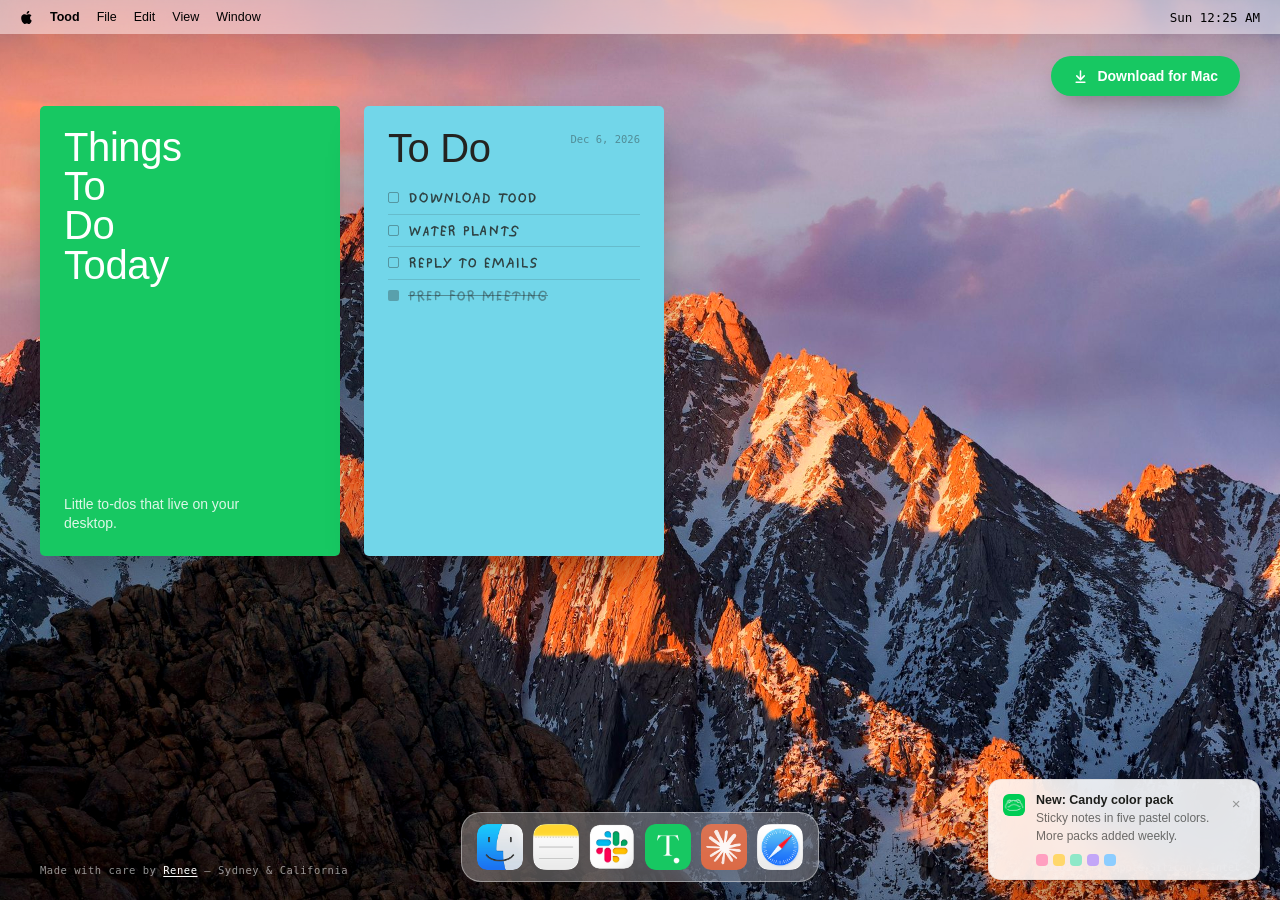
==== docs/index.html @ 84e3dbe1 "Add Candy color pack purchases, fix checklist/calendar/journal issues, and app icon Adds a paid colo" ====
<!doctype html>
<html lang="en">
<head>
<meta charset="utf-8">
<meta name="viewport" content="width=device-width, initial-scale=1">
<title>Tood, a to-do list app for macOS</title>
<meta name="description" content="Tood is a native Mac app: sticky notes that live right on your desktop. Download for free.">
<link rel="icon" href="assets/toodicon.png?v=2">
<link rel="canonical" href="https://toodapp.com/">
<meta property="og:type" content="website">
<meta property="og:url" content="https://toodapp.com/">
<meta property="og:title" content="Tood, a to-do list app for macOS">
<meta property="og:description" content="Little to-dos that live right on your desktop. Download for free.">
<meta property="og:image" content="https://toodapp.com/assets/og-image.jpg?v=3">
<meta property="og:image:width" content="1200">
<meta property="og:image:height" content="688">
<meta name="twitter:card" content="summary_large_image">
<meta name="twitter:title" content="Tood, a to-do list app for macOS">
<meta name="twitter:description" content="Little to-dos that live right on your desktop. Download for free.">
<meta name="twitter:image" content="https://toodapp.com/assets/og-image.jpg?v=3">
<link rel="stylesheet" href="style.css">
</head>
<body>

<div class="scene" id="scene">
  <div class="scene-bg"></div>
  <div class="menubar">
    <div class="left">
      <svg class="apple-logo" viewBox="0 0 24 24" fill="currentColor" aria-hidden="true"><path d="M12.152 6.896c-.948 0-2.415-1.078-3.96-1.04-2.04.027-3.91 1.183-4.961 3.014-2.117 3.675-.546 9.103 1.519 12.09 1.013 1.454 2.208 3.09 3.792 3.039 1.52-.065 2.09-.987 3.935-.987 1.831 0 2.35.987 3.96.948 1.637-.026 2.676-1.48 3.676-2.948 1.156-1.688 1.636-3.325 1.662-3.415-.039-.013-3.182-1.221-3.22-4.857-.026-3.04 2.48-4.494 2.597-4.559-1.429-2.09-3.623-2.324-4.39-2.376-2-.156-3.675 1.09-4.61 1.09zm3.63-3.325c.831-1.012 1.395-2.402 1.24-3.805-1.201.052-2.674.799-3.55 1.812-.774.884-1.443 2.31-1.267 3.674 1.31.104 2.678-.68 3.578-1.68z"/></svg>
      <span class="app-name">Tood</span>
      <span class="dim">File</span>
      <span class="dim">Edit</span>
      <span class="dim">View</span>
      <span class="dim">Window</span>
    </div>
    <div class="right"><span id="clock">Fri 8:41 PM</span></div>
  </div>

  <div class="topbar">
    <span></span>
    <a class="top-download" href="https://github.com/reneezhang99/to-do-app/releases/download/v1.0.0/Tood.dmg" id="topDownload">
      <svg viewBox="0 0 24 24" fill="none" stroke="currentColor" stroke-width="2.4" stroke-linecap="round" stroke-linejoin="round"><path d="M12 3v13"/><path d="m6 11 6 6 6-6"/><path d="M5 21h14"/></svg>
      Download for Mac
    </a>
  </div>

  <div class="cards-row">
    <div class="headline-card card-shared" id="headlineCard">
      <div class="headline-lines">
        <div>Things</div><div>To</div><div>Do</div><div>Today</div>
      </div>
      <p class="headline-blurb">Little to-dos that live on your desktop.</p>
    </div>
    <div class="sticky card-shared" id="sticky">
      <div class="sticky-head">
        <div class="sticky-title">To Do</div>
        <div class="sticky-date" id="sdate"></div>
      </div>
      <div id="stickyRows"></div>
    </div>
  </div>

  <div class="credit">Made with care by <a href="https://renee.wiki/" target="_blank" rel="noopener">Renee</a> — Sydney &amp; California</div>
  <div class="requirements">macOS 14+ · Apple Silicon &amp; Intel</div>

  <div class="dock-wrap">
    <ul class="dock" id="dock">
      <li class="dock-item plain">
        <img src="assets/dock/finder.png" alt="Finder">
        <span class="dock-tooltip">Finder</span>
      </li>
      <li class="dock-item plain">
        <img src="assets/dock/notes.png" alt="Notes">
        <span class="dock-tooltip">Notes</span>
      </li>
      <li class="dock-item plain">
        <img src="assets/dock/slack.png?v=2" alt="Slack">
        <span class="dock-tooltip">Slack</span>
      </li>
      <li class="dock-item tood">
        <img src="assets/icon.png?v=3" alt="Tood">
        <span class="dock-tooltip">Tood</span>
      </li>
      <li class="dock-item plain">
        <img src="assets/dock/claude.png" alt="Claude">
        <span class="dock-tooltip">Claude</span>
      </li>
      <li class="dock-item plain">
        <img src="assets/dock/safari.png" alt="Safari">
        <span class="dock-tooltip">Safari</span>
      </li>
    </ul>
  </div>
</div>

<div class="whatsnew-toast" id="whatsnewOverlay" role="status" aria-label="What's new">
  <img class="whatsnew-icon" src="assets/toodicon.png?v=2" alt="">
  <div class="whatsnew-text">
    <div class="whatsnew-title">New: Candy color pack</div>
    <p class="whatsnew-body">Sticky notes in five pastel colors. More packs added weekly.</p>
    <div class="whatsnew-swatches" aria-hidden="true">
      <span style="background:#ff9fc0"></span>
      <span style="background:#ffd76a"></span>
      <span style="background:#8fe8c8"></span>
      <span style="background:#c3a6f7"></span>
      <span style="background:#8dcdff"></span>
    </div>
  </div>
  <button class="whatsnew-close" id="whatsnewClose" aria-label="Dismiss">&times;</button>
</div>

<script src="script.js"></script>
</body>
</html>
---- docs/style.css ----
@font-face {
  font-family: "ABCStefanTrial";
  src: url("assets/fonts/ABCStefanTrial-Simple.otf") format("opentype");
  font-weight: normal;
  font-style: normal;
  font-display: swap;
}

:root {
  --ink: #1c1d1a;
  --ink-soft: rgba(255, 255, 255, 0.82);
  --ink-faint: rgba(255, 255, 255, 0.56);
  --sticky: #72d6e9;
  --sticky-title: #232320;
  --sticky-ink: #20211e;
  --headline: #17c862;
  --accent: #17c862;
  --accent-ink: #ffffff;
  --font-display: -apple-system, BlinkMacSystemFont, "Helvetica Neue", Helvetica, Arial, sans-serif;
  --font-mono: ui-monospace, "SF Mono", Menlo, Consolas, monospace;
}

* { box-sizing: border-box; }

html, body {
  margin: 0;
  padding: 0;
  overflow-x: hidden;
  font-family: var(--font-display);
}

@media (prefers-reduced-motion: reduce) {
  * { animation-duration: 0.01ms !important; transition-duration: 0.01ms !important; }
}

a { color: inherit; }

.scene {
  position: relative;
  width: 100vw;
  min-height: 100vh;
  overflow: hidden;
  background: #bcdff0;
  user-select: none;
  -webkit-user-select: none;
  cursor: url("assets/frog-cursor.png?v=2") 30 14, auto;
}

/* separate layer for the photo so the saturation/contrast bump below
   only touches the wallpaper, not the real UI drawn on top of it */
.scene-bg {
  position: absolute;
  inset: 0;
  background-color: #bcdff0;
  background-position: center center;
  background-size: cover;
  background-repeat: no-repeat;
  filter: saturate(1.1) contrast(1.04);
  z-index: 0;
}

/* quiet top/bottom vignette so the menu bar and dock stay legible over any photo */
.scene::before {
  content: "";
  position: absolute;
  inset: 0;
  background:
    linear-gradient(to bottom, rgba(0, 0, 0, 0.16), transparent 90px),
    linear-gradient(to top, rgba(0, 0, 0, 0.16), transparent 110px);
  pointer-events: none;
  z-index: 4;
}

.menubar {
  position: absolute;
  top: 0; left: 0; right: 0;
  height: clamp(28px, 3.4vw, 34px);
  display: flex;
  align-items: center;
  justify-content: space-between;
  padding: 0 clamp(12px, 2vw, 20px);
  background: rgba(255, 255, 255, 0.5);
  backdrop-filter: blur(20px) saturate(1.6);
  -webkit-backdrop-filter: blur(20px) saturate(1.6);
  font-size: clamp(10.5px, 1.05vw, 12.5px);
  font-weight: 500;
  color: #000;
  z-index: 20;
}

.menubar .left, .menubar .right { display: flex; align-items: center; gap: clamp(10px, 1.5vw, 17px); }
.menubar .apple-logo { width: clamp(11px, 1.05vw, 13px); height: clamp(11px, 1.05vw, 13px); flex: none; }
.menubar .app-name { font-weight: 700; }
.menubar .dim { opacity: 1; }
.menubar .right { font-family: var(--font-mono); font-variant-numeric: tabular-nums; }

/* ---------- wordmark + download, pinned top ---------- */

.topbar {
  position: absolute;
  top: clamp(40px, 5.4vw, 56px);
  left: 0; right: 0;
  display: flex;
  align-items: center;
  justify-content: space-between;
  padding: 0 clamp(18px, 3.4vw, 40px);
  z-index: 15;
}

/* ---------- the two cards, side by side like the reference ---------- */
/* Rendered via flex for the initial responsive layout, then measured and
   switched to draggable absolute positioning once — see script.js. */

.cards-row {
  position: absolute;
  top: clamp(70px, 11.4vw, 106px);
  left: clamp(18px, 3.4vw, 40px);
  right: clamp(18px, 3.4vw, 40px);
  display: flex;
  flex-wrap: wrap;
  gap: 24px;
  z-index: 8;
}

/* Fixed size, on purpose: the to-do list should never shrink or scale —
   on a narrow window/phone the row above just runs out of horizontal
   room and wraps the sticky note underneath the headline card instead. */
.card-shared {
  width: 300px;
  height: 450px;
  flex: none;
  border-radius: 5px;
  padding: 22px 24px;
}

.headline-card {
  background: var(--headline);
  box-shadow: 0 22px 44px -14px rgba(0, 0, 0, 0.4);
  display: flex;
  flex-direction: column;
  justify-content: space-between;
  cursor: grab;
  touch-action: none;
  transition: box-shadow .15s ease;
}
.headline-lines div {
  font-weight: 400;
  font-size: 40px;
  line-height: 0.98;
  letter-spacing: -0.01em;
  color: #fff;
}
.headline-blurb {
  margin: 0;
  font-size: 14px;
  font-weight: 500;
  line-height: 1.4;
  color: rgba(255, 255, 255, 0.85);
  max-width: 92%;
}

.top-download {
  display: inline-flex;
  align-items: center;
  gap: 9px;
  background: var(--accent);
  color: var(--accent-ink);
  text-decoration: none;
  font-weight: 600;
  font-size: 14px;
  padding: 12px 22px;
  border-radius: 999px;
  box-shadow: 0 10px 26px -8px rgba(0, 0, 0, 0.4);
  transition: transform 0.15s ease, box-shadow 0.15s ease, background 0.15s ease;
  white-space: nowrap;
}
.top-download:hover { background: #12a854; transform: translateY(-2px); box-shadow: 0 14px 30px -8px rgba(0, 0, 0, 0.45); }
.top-download:active { transform: translateY(0); }
.top-download svg { width: 15px; height: 15px; }

/* ---------- dock ---------- */

.dock-wrap {
  position: absolute;
  left: 0; right: 0; bottom: clamp(10px, 1.8vw, 18px);
  display: flex;
  justify-content: center;
  z-index: 20;
  pointer-events: none;
}

.dock {
  pointer-events: auto;
  cursor: default;
  display: flex;
  align-items: flex-end;
  gap: clamp(5px, 0.9vw, 10px);
  padding: clamp(7px, 1.1vw, 11px) clamp(9px, 1.4vw, 15px);
  background: rgba(255, 255, 255, 0.28);
  backdrop-filter: blur(22px) saturate(1.5);
  -webkit-backdrop-filter: blur(22px) saturate(1.5);
  border-radius: clamp(13px, 1.8vw, 20px);
  border: 1px solid rgba(255, 255, 255, 0.4);
  list-style: none;
  margin: 0;
}

/* No magnify: icon size and the dock pill stay completely fixed on
   hover — only the name tooltip appears above, like the macOS dock's
   tooltip (not its magnify) behavior. */
.dock-item {
  position: relative;
  width: clamp(34px, 4.2vw, 46px);
  height: clamp(34px, 4.2vw, 46px);
  border-radius: 24%;
  display: flex;
  align-items: center;
  justify-content: center;
  cursor: pointer;
  background: #eceae3;
  overflow: visible;
}
.dock-item img { width: 100%; height: 100%; display: block; border-radius: 24%; }

/* Real app icons already come with their own rounded-square artwork
   baked in — no neutral tile or extra padding behind them, same
   100%-fill box as the outline icons, so every tile is the same size. */
.dock-item.tood { background: transparent; box-shadow: none; }
.dock-item.plain { background: transparent; box-shadow: none; }
.dock-item.plain img { border-radius: 22%; }

.dock-tooltip {
  position: absolute;
  bottom: 100%;
  left: 50%;
  transform: translateX(-50%) translateY(2px);
  margin-bottom: 14px;
  background: rgba(232, 233, 226, 0.92);
  backdrop-filter: blur(14px) saturate(1.5);
  -webkit-backdrop-filter: blur(14px) saturate(1.5);
  color: #1c1d1a;
  font-size: 13px;
  font-weight: 500;
  padding: 6px 13px;
  border-radius: 11px;
  white-space: nowrap;
  opacity: 0;
  pointer-events: none;
  box-shadow: 0 6px 18px rgba(0,0,0,.22);
  transition: opacity .15s ease, transform .15s ease;
}
.dock-tooltip::after {
  content: "";
  position: absolute;
  top: 100%;
  left: 50%;
  width: 12px;
  height: 7px;
  transform: translateX(-50%);
  background: rgba(232, 233, 226, 0.92);
  clip-path: polygon(0 0, 100% 0, 50% 100%);
}
.dock-item.hover .dock-tooltip { opacity: 1; transform: translateX(-50%) translateY(0); }

/* ---------- the sticky, matching the real app ---------- */

.sticky {
  background: var(--sticky);
  box-shadow: 0 22px 44px -14px rgba(0, 0, 0, 0.45);
  cursor: grab;
  touch-action: none;
  transition: box-shadow .15s ease;
}
.sticky.dragging, .headline-card.dragging { cursor: grabbing; z-index: 50 !important; box-shadow: 0 30px 56px -12px rgba(0,0,0,.5); transition: none; }

.sticky-head { display: flex; align-items: flex-start; justify-content: space-between; margin-bottom: 14px; }
.sticky-title { font-weight: 400; font-size: 40px; color: var(--sticky-title); line-height: 1; letter-spacing: -0.01em; }
.sticky-date { font-family: var(--font-mono); font-size: 10.5px; color: rgba(32,33,30,.4); padding-top: 5px; white-space: nowrap; }

.sticky-row { display: flex; align-items: center; gap: 9px; padding: 6px 0; border-bottom: 1px solid rgba(32,33,30,.14); }
.sticky-row:last-child { border-bottom: none; }
.sticky-box { flex: none; width: 11px; height: 11px; border-radius: 2px; border: 1.1px solid rgba(32,33,30,.35); background: transparent; }
.sticky-row.done .sticky-box { background: rgba(32,33,30,.3); border-color: transparent; }
.sticky-text {
  font-family: "ABCStefanTrial", var(--font-display);
  font-size: 15px; /* Stefan's x-height runs small, same +size bump the real app applies */
  line-height: 1.3; color: rgba(32,33,30,.82); outline: none; cursor: text;
}
.sticky-row.done .sticky-text { color: rgba(32,33,30,.42); text-decoration: line-through; }

.credit {
  position: absolute;
  left: clamp(18px, 3.4vw, 40px);
  bottom: clamp(16px, 2.4vw, 24px);
  font-family: var(--font-mono);
  font-size: 10.5px;
  letter-spacing: 0.05em;
  color: var(--ink-faint);
  text-shadow: 0 1px 6px rgba(0,0,0,.2);
  z-index: 15;
}
.credit a { color: #fff; text-decoration: underline; text-underline-offset: 2px; }

.requirements {
  position: absolute;
  right: clamp(18px, 3.4vw, 40px);
  bottom: clamp(16px, 2.4vw, 24px);
  text-align: right;
  font-family: var(--font-mono);
  font-size: 10px;
  line-height: 1.6;
  color: var(--ink-faint);
  text-shadow: 0 1px 6px rgba(0,0,0,.2);
  z-index: 15;
}

/* ---------- "What's New" toast ---------- */

.whatsnew-toast {
  position: fixed;
  right: 20px;
  bottom: 20px;
  z-index: 200;
  display: flex;
  align-items: flex-start;
  gap: 11px;
  width: 272px;
  background: rgba(255, 255, 255, 0.88);
  backdrop-filter: blur(16px) saturate(1.4);
  -webkit-backdrop-filter: blur(16px) saturate(1.4);
  border: 1px solid rgba(0,0,0,.06);
  border-radius: 13px;
  padding: 13px 14px;
  box-shadow: 0 14px 34px -12px rgba(0,0,0,.28);
  opacity: 0;
  transform: translateY(10px);
  pointer-events: none;
  transition: opacity .25s ease, transform .25s ease;
}
.whatsnew-toast.show {
  opacity: 1;
  transform: translateY(0);
  pointer-events: auto;
}

.whatsnew-icon {
  width: 22px;
  height: 22px;
  border-radius: 6px;
  flex: none;
  margin-top: 1px;
}

.whatsnew-text { flex: 1; min-width: 0; }

.whatsnew-title {
  font-size: 12.5px;
  font-weight: 600;
  color: var(--ink);
  margin-bottom: 3px;
}

.whatsnew-body {
  margin: 0;
  font-size: 12px;
  line-height: 1.45;
  color: rgba(28,29,26,.62);
}

.whatsnew-swatches { display: flex; gap: 5px; margin-top: 9px; }
.whatsnew-swatches span {
  width: 12px; height: 12px;
  border-radius: 4px;
}

.whatsnew-close {
  flex: none;
  width: 18px; height: 18px;
  margin-top: 1px;
  border-radius: 50%;
  border: none;
  background: transparent;
  color: rgba(28,29,26,.4);
  font-size: 15px;
  line-height: 1;
  cursor: pointer;
  display: flex;
  align-items: center;
  justify-content: center;
  transition: background .15s ease, color .15s ease;
}
.whatsnew-close:hover { background: rgba(28,29,26,.08); color: rgba(28,29,26,.7); }

@media (max-width: 640px) {
  .dock-item { width: 32px; height: 32px; }
  .topbar { gap: 14px; }
  .credit, .requirements { display: none; }
  .top-download { font-size: 12px; padding: 9px 14px; gap: 6px; }
  .top-download svg { width: 13px; height: 13px; }
  .whatsnew-toast { width: auto; left: 16px; right: 16px; bottom: 16px; }
}
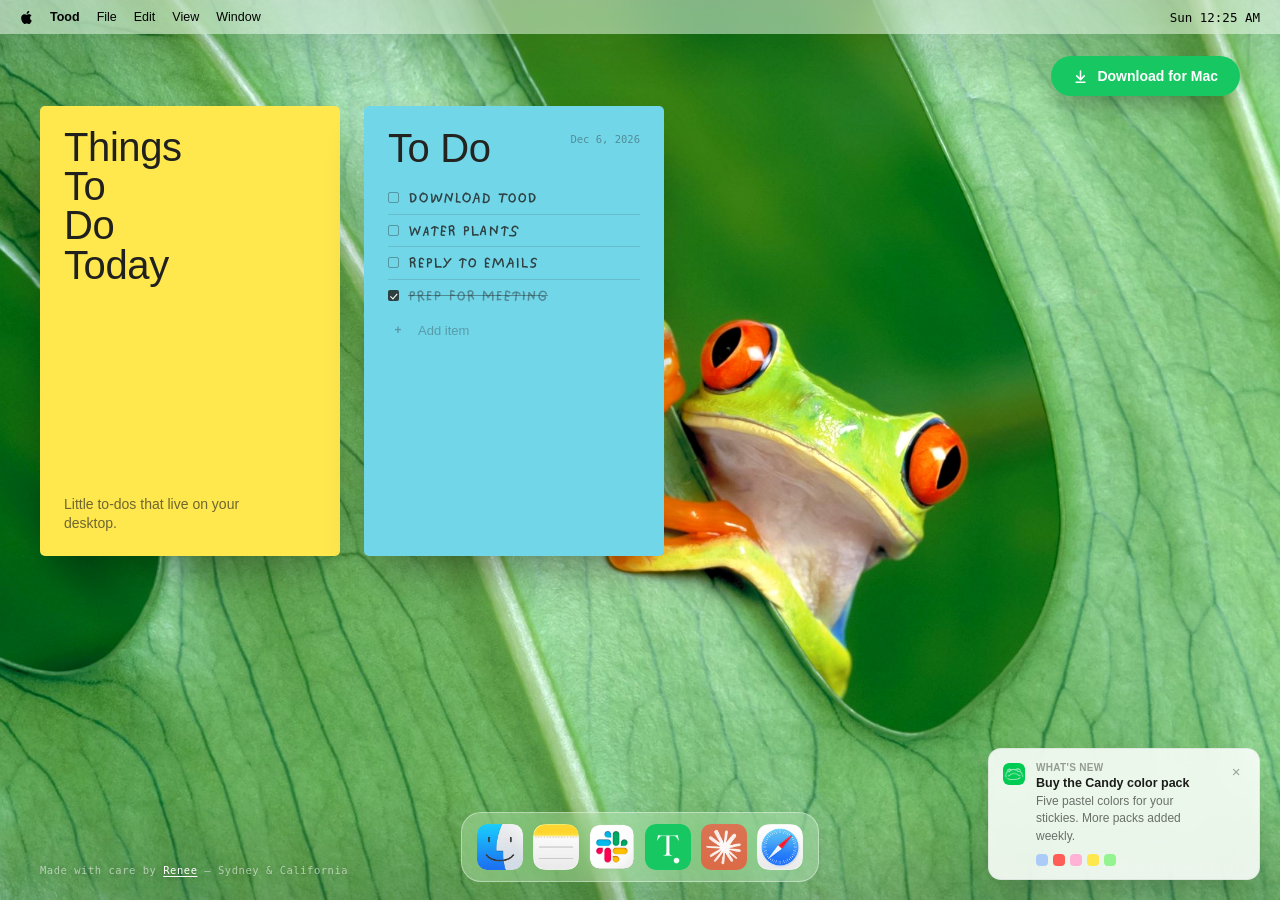
==== commit 1f1dbcbf: "Add full interactive sticky system, restore What's New toast, frog default - Add hover toolbar to ev" ====
--- a/docs/index.html
+++ b/docs/index.html
@@ -44,7 +44,7 @@
     </a>
   </div>
 
-  <div class="cards-row">
+  <div class="cards-row" id="cardsRow">
     <div class="headline-card card-shared" id="headlineCard">
       <div class="headline-lines">
         <div>Things</div><div>To</div><div>Do</div><div>Today</div>
@@ -53,10 +53,10 @@
     </div>
     <div class="sticky card-shared" id="sticky">
       <div class="sticky-head">
-        <div class="sticky-title">To Do</div>
+        <div class="sticky-title" contenteditable="true" spellcheck="false">To Do</div>
         <div class="sticky-date" id="sdate"></div>
       </div>
-      <div id="stickyRows"></div>
+      <div class="sticky-rows" id="stickyRows"></div>
     </div>
   </div>
 
@@ -95,15 +95,16 @@
 
 <div class="whatsnew-toast" id="whatsnewOverlay" role="status" aria-label="What's new">
   <img class="whatsnew-icon" src="assets/toodicon.png?v=2" alt="">
-  <div class="whatsnew-text">
-    <div class="whatsnew-title">New: Candy color pack</div>
-    <p class="whatsnew-body">Sticky notes in five pastel colors. More packs added weekly.</p>
+  <div class="whatsnew-text" id="whatsnewText">
+    <div class="whatsnew-label">What's new</div>
+    <div class="whatsnew-title">Buy the Candy color pack</div>
+    <p class="whatsnew-body">Five pastel colors for your stickies. More packs added weekly.</p>
     <div class="whatsnew-swatches" aria-hidden="true">
-      <span style="background:#ff9fc0"></span>
-      <span style="background:#ffd76a"></span>
-      <span style="background:#8fe8c8"></span>
-      <span style="background:#c3a6f7"></span>
-      <span style="background:#8dcdff"></span>
+      <span style="background:#ABCCF8"></span>
+      <span style="background:#FF5E58"></span>
+      <span style="background:#FFB2D5"></span>
+      <span style="background:#FFE74E"></span>
+      <span style="background:#94F48F"></span>
     </div>
   </div>
   <button class="whatsnew-close" id="whatsnewClose" aria-label="Dismiss">&times;</button>
--- a/docs/style.css
+++ b/docs/style.css
@@ -13,7 +13,7 @@
   --sticky: #72d6e9;
   --sticky-title: #232320;
   --sticky-ink: #20211e;
-  --headline: #17c862;
+  --headline: #FFE74E;
   --accent: #17c862;
   --accent-ink: #ffffff;
   --font-display: -apple-system, BlinkMacSystemFont, "Helvetica Neue", Helvetica, Arial, sans-serif;
@@ -126,12 +126,14 @@
    on a narrow window/phone the row above just runs out of horizontal
    room and wraps the sticky note underneath the headline card instead. */
 .card-shared {
+  position: relative;
   width: 300px;
   height: 450px;
   flex: none;
   border-radius: 5px;
   padding: 22px 24px;
 }
+.card-shared.recoloring { transition: background-color .2s ease; }
 
 .headline-card {
   background: var(--headline);
@@ -148,14 +150,14 @@
   font-size: 40px;
   line-height: 0.98;
   letter-spacing: -0.01em;
-  color: #fff;
+  color: #20211E;
 }
 .headline-blurb {
   margin: 0;
   font-size: 14px;
   font-weight: 500;
   line-height: 1.4;
-  color: rgba(255, 255, 255, 0.85);
+  color: rgba(32, 33, 30, 0.65);
   max-width: 92%;
 }
 
@@ -274,19 +276,149 @@
 .sticky.dragging, .headline-card.dragging { cursor: grabbing; z-index: 50 !important; box-shadow: 0 30px 56px -12px rgba(0,0,0,.5); transition: none; }
 
 .sticky-head { display: flex; align-items: flex-start; justify-content: space-between; margin-bottom: 14px; }
-.sticky-title { font-weight: 400; font-size: 40px; color: var(--sticky-title); line-height: 1; letter-spacing: -0.01em; }
+.sticky-title { font-weight: 400; font-size: 40px; color: var(--sticky-title); line-height: 1; letter-spacing: -0.01em; cursor: text; outline: none; user-select: text; -webkit-user-select: text; }
 .sticky-date { font-family: var(--font-mono); font-size: 10.5px; color: rgba(32,33,30,.4); padding-top: 5px; white-space: nowrap; }
 
 .sticky-row { display: flex; align-items: center; gap: 9px; padding: 6px 0; border-bottom: 1px solid rgba(32,33,30,.14); }
 .sticky-row:last-child { border-bottom: none; }
-.sticky-box { flex: none; width: 11px; height: 11px; border-radius: 2px; border: 1.1px solid rgba(32,33,30,.35); background: transparent; }
-.sticky-row.done .sticky-box { background: rgba(32,33,30,.3); border-color: transparent; }
+.sticky-box { flex: none; width: 11px; height: 11px; border-radius: 2px; border: 1.1px solid rgba(32,33,30,.35); background: transparent; position: relative; cursor: pointer; }
+.sticky-row.done .sticky-box { background: rgba(32,33,30,.82); border-color: transparent; }
+.sticky-row.done .sticky-box::after {
+  content: "";
+  position: absolute;
+  left: 3px; top: 1px;
+  width: 3px; height: 5.5px;
+  border: solid #fff;
+  border-width: 0 1.3px 1.3px 0;
+  transform: rotate(42deg);
+}
 .sticky-text {
   font-family: "ABCStefanTrial", var(--font-display);
   font-size: 15px; /* Stefan's x-height runs small, same +size bump the real app applies */
   line-height: 1.3; color: rgba(32,33,30,.82); outline: none; cursor: text;
+  user-select: text; -webkit-user-select: text;
 }
 .sticky-row.done .sticky-text { color: rgba(32,33,30,.42); text-decoration: line-through; }
+
+/* ---------- add item / close / hover toolbar / color popover ---------- */
+
+.sticky-add-item {
+  display: flex;
+  align-items: center;
+  gap: 10px;
+  width: 100%;
+  margin-top: 2px;
+  border: none;
+  background: none;
+  padding: 7px 0;
+  font-family: inherit;
+  font-size: 13px;
+  color: rgba(32,33,30,.32);
+  cursor: pointer;
+  text-align: left;
+}
+.sticky-add-item:hover { color: rgba(32,33,30,.55); }
+.sticky-add-item .plus-glyph {
+  flex: none;
+  width: 20px; height: 20px;
+  display: flex; align-items: center; justify-content: center;
+  font-size: 12px;
+  font-weight: 600;
+}
+
+.sticky-close {
+  position: absolute;
+  top: 12px; right: 12px;
+  width: 22px; height: 22px;
+  border-radius: 50%;
+  border: none;
+  background: rgba(0,0,0,.08);
+  color: rgba(0,0,0,.4);
+  font-size: 14px;
+  line-height: 1;
+  cursor: pointer;
+  display: flex;
+  align-items: center;
+  justify-content: center;
+  opacity: 0;
+  transition: opacity .15s ease, background .15s ease, color .15s ease;
+}
+.card-shared:hover .sticky-close { opacity: 1; }
+.sticky-close:hover { background: rgba(0,0,0,.16); color: rgba(0,0,0,.6); }
+
+.sticky-toolbar {
+  position: absolute;
+  left: 50%;
+  bottom: 14px;
+  transform: translateX(-50%);
+  display: flex;
+  align-items: center;
+  gap: 10px;
+  padding: 6px 10px;
+  border-radius: 999px;
+  background: rgba(255, 255, 255, .55);
+  backdrop-filter: blur(10px);
+  -webkit-backdrop-filter: blur(10px);
+  opacity: 0;
+  pointer-events: none;
+  transition: opacity .15s ease;
+}
+.card-shared:hover .sticky-toolbar,
+.card-shared.popover-open .sticky-toolbar { opacity: 1; pointer-events: auto; }
+
+.toolbar-btn {
+  flex: none;
+  width: 24px; height: 24px;
+  border-radius: 50%;
+  border: none;
+  background: transparent;
+  display: flex;
+  align-items: center;
+  justify-content: center;
+  cursor: pointer;
+  color: rgba(20,20,18,.6);
+  font-family: inherit;
+  font-size: 15px;
+  font-weight: 600;
+  transition: background .15s ease;
+}
+.toolbar-btn:hover { background: rgba(0,0,0,.08); }
+
+.toolbar-dots { display: grid; grid-template-columns: 1fr 1fr; gap: 2px; width: 12px; height: 12px; }
+.toolbar-dots span { border-radius: 50%; }
+.toolbar-dots span:nth-child(1) { background: #FE9591; }
+.toolbar-dots span:nth-child(2) { background: #72D6E9; }
+.toolbar-dots span:nth-child(3) { background: #FE6926; }
+.toolbar-dots span:nth-child(4) { background: #17C862; }
+
+.color-popover {
+  position: absolute;
+  left: 50%;
+  bottom: calc(100% + 10px);
+  transform: translateX(-50%) translateY(4px);
+  width: 190px;
+  background: #fffdf8;
+  border-radius: 14px;
+  padding: 12px 12px 11px;
+  box-shadow: 0 16px 36px -12px rgba(0,0,0,.4);
+  opacity: 0;
+  pointer-events: none;
+  transition: opacity .15s ease, transform .15s ease;
+  z-index: 5;
+}
+.card-shared.popover-open .color-popover { opacity: 1; pointer-events: auto; transform: translateX(-50%) translateY(0); }
+
+.color-popover-row { display: flex; gap: 9px; justify-content: center; }
+
+.color-swatch {
+  width: 22px; height: 22px;
+  border-radius: 50%;
+  border: none;
+  padding: 0;
+  cursor: pointer;
+  box-shadow: 0 0 0 1px rgba(0,0,0,.12) inset;
+}
+.color-swatch.active { box-shadow: 0 0 0 2px #fffdf8, 0 0 0 3.5px rgba(32,33,30,.55); }
 
 .credit {
   position: absolute;
@@ -336,6 +468,7 @@
   transform: translateY(10px);
   pointer-events: none;
   transition: opacity .25s ease, transform .25s ease;
+  cursor: pointer;
 }
 .whatsnew-toast.show {
   opacity: 1;
@@ -352,6 +485,15 @@
 }
 
 .whatsnew-text { flex: 1; min-width: 0; }
+
+.whatsnew-label {
+  font-size: 10px;
+  font-weight: 600;
+  letter-spacing: .03em;
+  text-transform: uppercase;
+  color: rgba(28,29,26,.42);
+  margin-bottom: 3px;
+}
 
 .whatsnew-title {
   font-size: 12.5px;
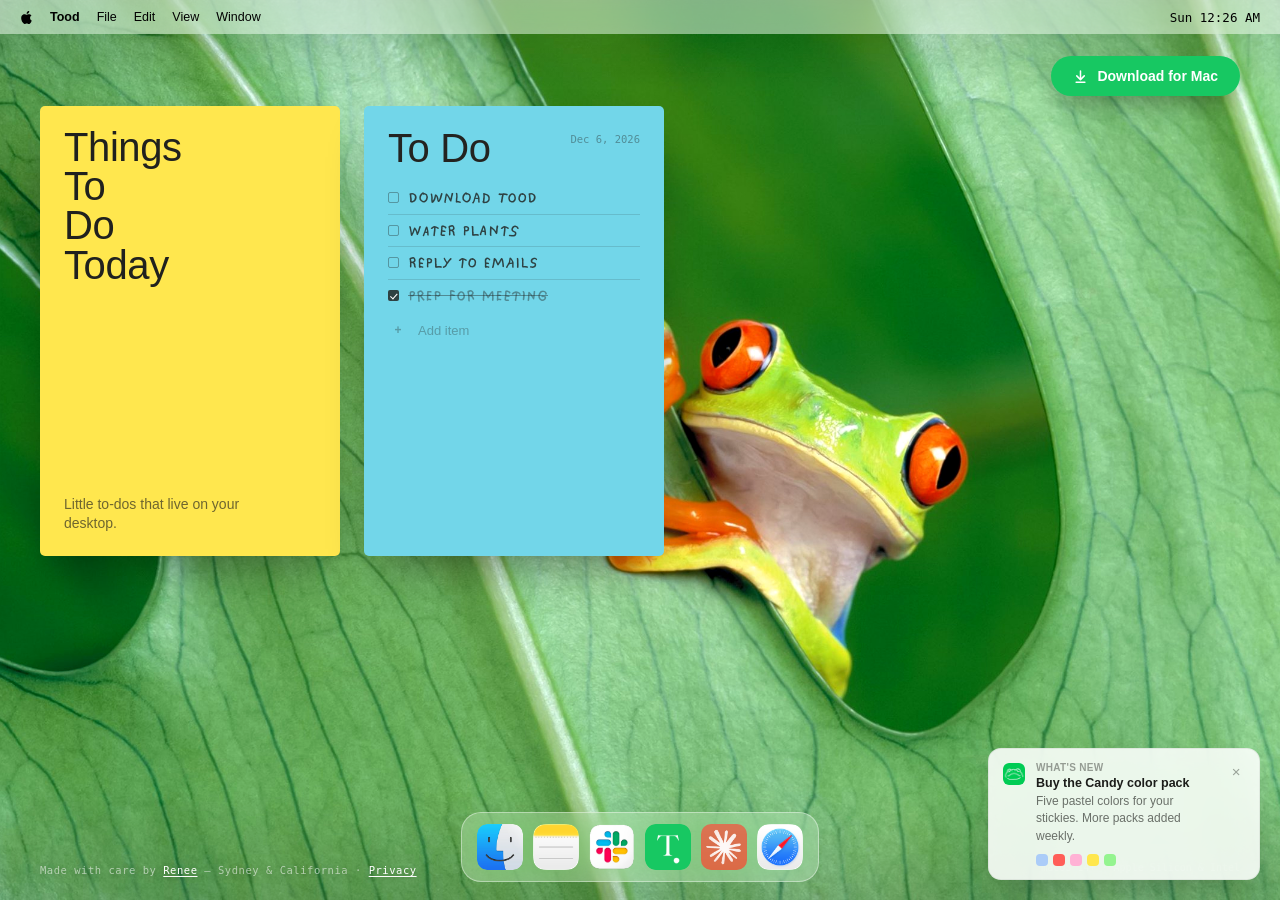
==== commit e2c417ef: "Add privacy policy page Covers what Tood accesses on-device, Google Calendar (read-only, Keychain-st" ====
--- a/docs/index.html
+++ b/docs/index.html
@@ -60,7 +60,7 @@
     </div>
   </div>
 
-  <div class="credit">Made with care by <a href="https://renee.wiki/" target="_blank" rel="noopener">Renee</a> — Sydney &amp; California</div>
+  <div class="credit">Made with care by <a href="https://renee.wiki/" target="_blank" rel="noopener">Renee</a> — Sydney &amp; California · <a href="privacy.html">Privacy</a></div>
   <div class="requirements">macOS 14+ · Apple Silicon &amp; Intel</div>
 
   <div class="dock-wrap">
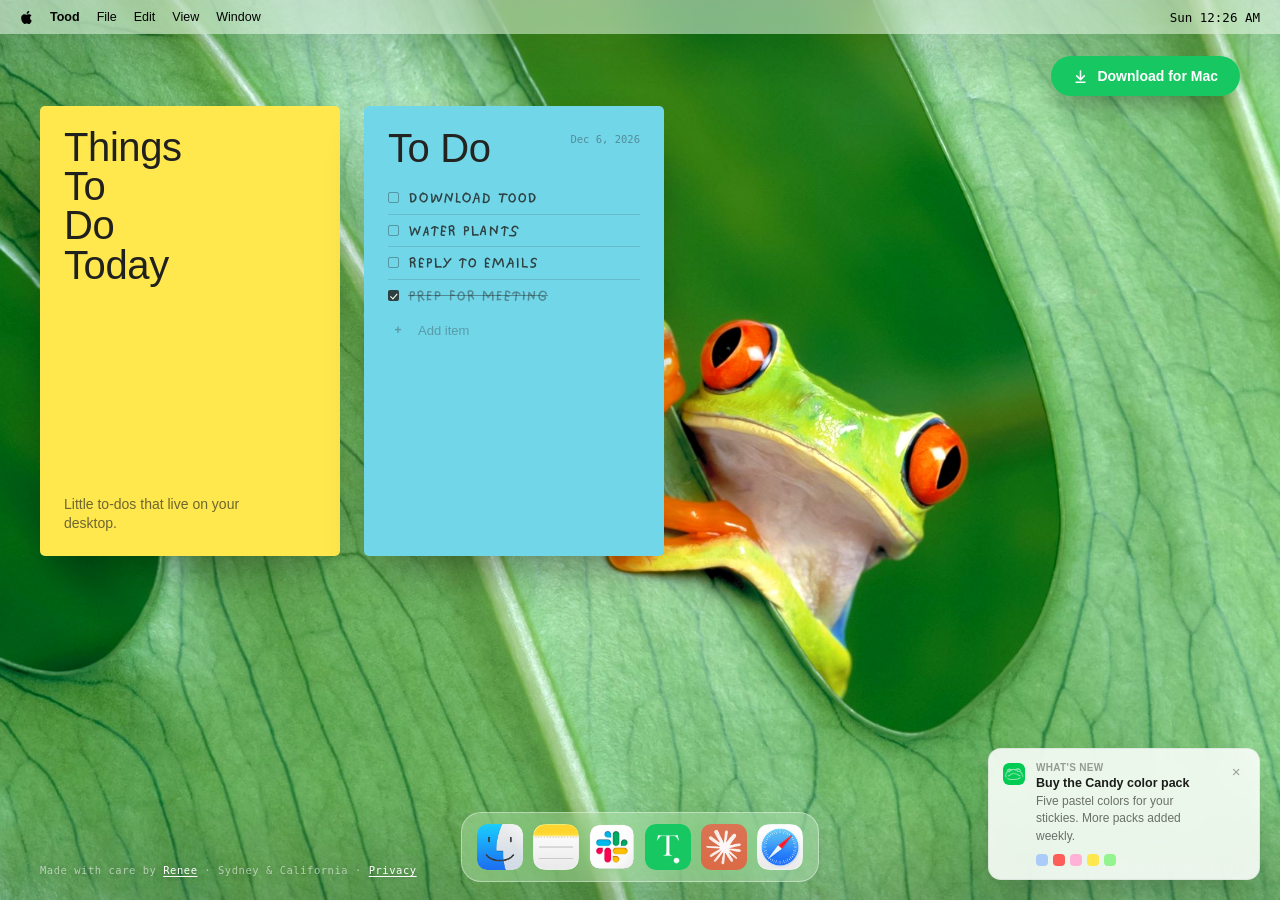
==== commit 7c42e2d1: "Archive as real mini stickies, closable-behavior setting, no em dashes Archive view: reuses StickyDe" ====
--- a/docs/index.html
+++ b/docs/index.html
@@ -11,14 +11,17 @@
 <meta property="og:url" content="https://toodapp.com/">
 <meta property="og:title" content="Tood, a to-do list app for macOS">
 <meta property="og:description" content="Little to-dos that live right on your desktop. Download for free.">
-<meta property="og:image" content="https://toodapp.com/assets/og-image.jpg?v=3">
+<meta property="og:image" content="https://toodapp.com/assets/og-image.jpg?v=4">
 <meta property="og:image:width" content="1200">
-<meta property="og:image:height" content="688">
+<meta property="og:image:height" content="800">
 <meta name="twitter:card" content="summary_large_image">
 <meta name="twitter:title" content="Tood, a to-do list app for macOS">
 <meta name="twitter:description" content="Little to-dos that live right on your desktop. Download for free.">
-<meta name="twitter:image" content="https://toodapp.com/assets/og-image.jpg?v=3">
+<meta name="twitter:image" content="https://toodapp.com/assets/og-image.jpg?v=4">
 <link rel="stylesheet" href="style.css">
+<!-- Vercel Web Analytics — page views. Needs Analytics turned on for this
+     project in the Vercel dashboard before it collects anything. -->
+<script defer src="/_vercel/insights/script.js"></script>
 </head>
 <body>
 
@@ -38,7 +41,7 @@
 
   <div class="topbar">
     <span></span>
-    <a class="top-download" href="https://github.com/reneezhang99/to-do-app/releases/download/v1.0.0/Tood.dmg" id="topDownload">
+    <a class="top-download" href="/api/download" id="topDownload">
       <svg viewBox="0 0 24 24" fill="none" stroke="currentColor" stroke-width="2.4" stroke-linecap="round" stroke-linejoin="round"><path d="M12 3v13"/><path d="m6 11 6 6 6-6"/><path d="M5 21h14"/></svg>
       Download for Mac
     </a>
@@ -60,7 +63,7 @@
     </div>
   </div>
 
-  <div class="credit">Made with care by <a href="https://renee.wiki/" target="_blank" rel="noopener">Renee</a> — Sydney &amp; California · <a href="privacy.html">Privacy</a></div>
+  <div class="credit">Made with care by <a href="https://renee.wiki/" target="_blank" rel="noopener">Renee</a> · Sydney &amp; California · <a href="privacy.html">Privacy</a></div>
   <div class="requirements">macOS 14+ · Apple Silicon &amp; Intel</div>
 
   <div class="dock-wrap">
--- a/docs/style.css
+++ b/docs/style.css
@@ -230,6 +230,18 @@
 .dock-item.tood { background: transparent; box-shadow: none; }
 .dock-item.plain { background: transparent; box-shadow: none; }
 .dock-item.plain img { border-radius: 22%; }
+
+/* A little unprompted life every few seconds, like it's saying hi. */
+@keyframes toodBounce {
+  0%   { transform: translateY(0); }
+  4%   { transform: translateY(-11px); }
+  8%   { transform: translateY(0); }
+  11%  { transform: translateY(-5px); }
+  15%  { transform: translateY(0); }
+  100% { transform: translateY(0); }
+}
+.dock-item.tood img { animation: toodBounce 4s ease-in-out infinite; }
+.dock-item.tood:hover img { animation-play-state: paused; }
 
 .dock-tooltip {
   position: absolute;
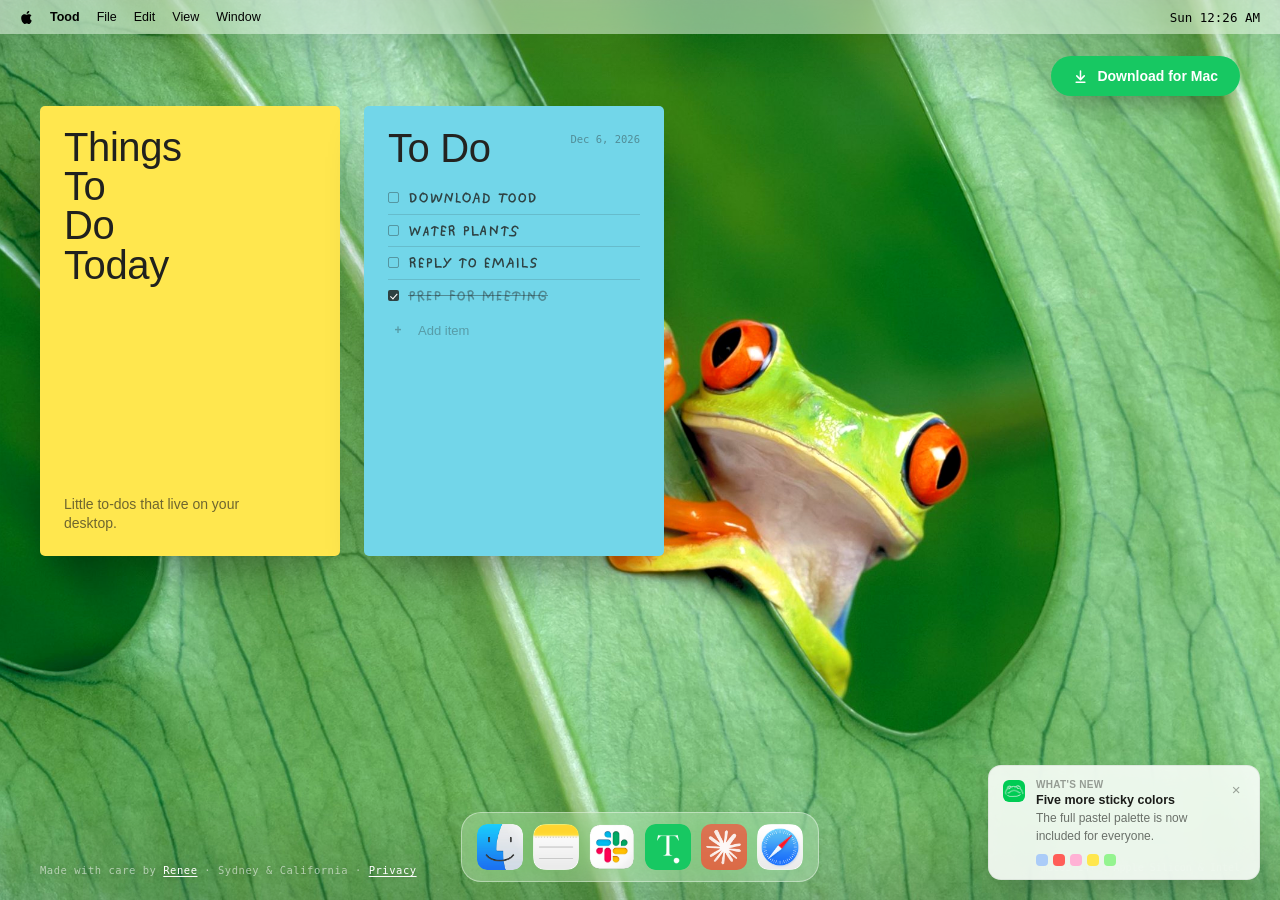
==== commit fc9433cd: "Simplify sticky controls and unlock colors" ====
--- a/docs/index.html
+++ b/docs/index.html
@@ -100,8 +100,8 @@
   <img class="whatsnew-icon" src="assets/toodicon.png?v=2" alt="">
   <div class="whatsnew-text" id="whatsnewText">
     <div class="whatsnew-label">What's new</div>
-    <div class="whatsnew-title">Buy the Candy color pack</div>
-    <p class="whatsnew-body">Five pastel colors for your stickies. More packs added weekly.</p>
+    <div class="whatsnew-title">Five more sticky colors</div>
+    <p class="whatsnew-body">The full pastel palette is now included for everyone.</p>
     <div class="whatsnew-swatches" aria-hidden="true">
       <span style="background:#ABCCF8"></span>
       <span style="background:#FF5E58"></span>
@@ -114,5 +114,6 @@
 </div>
 
 <script src="script.js"></script>
+<script defer src="/_vercel/insights/script.js"></script>
 </body>
 </html>
